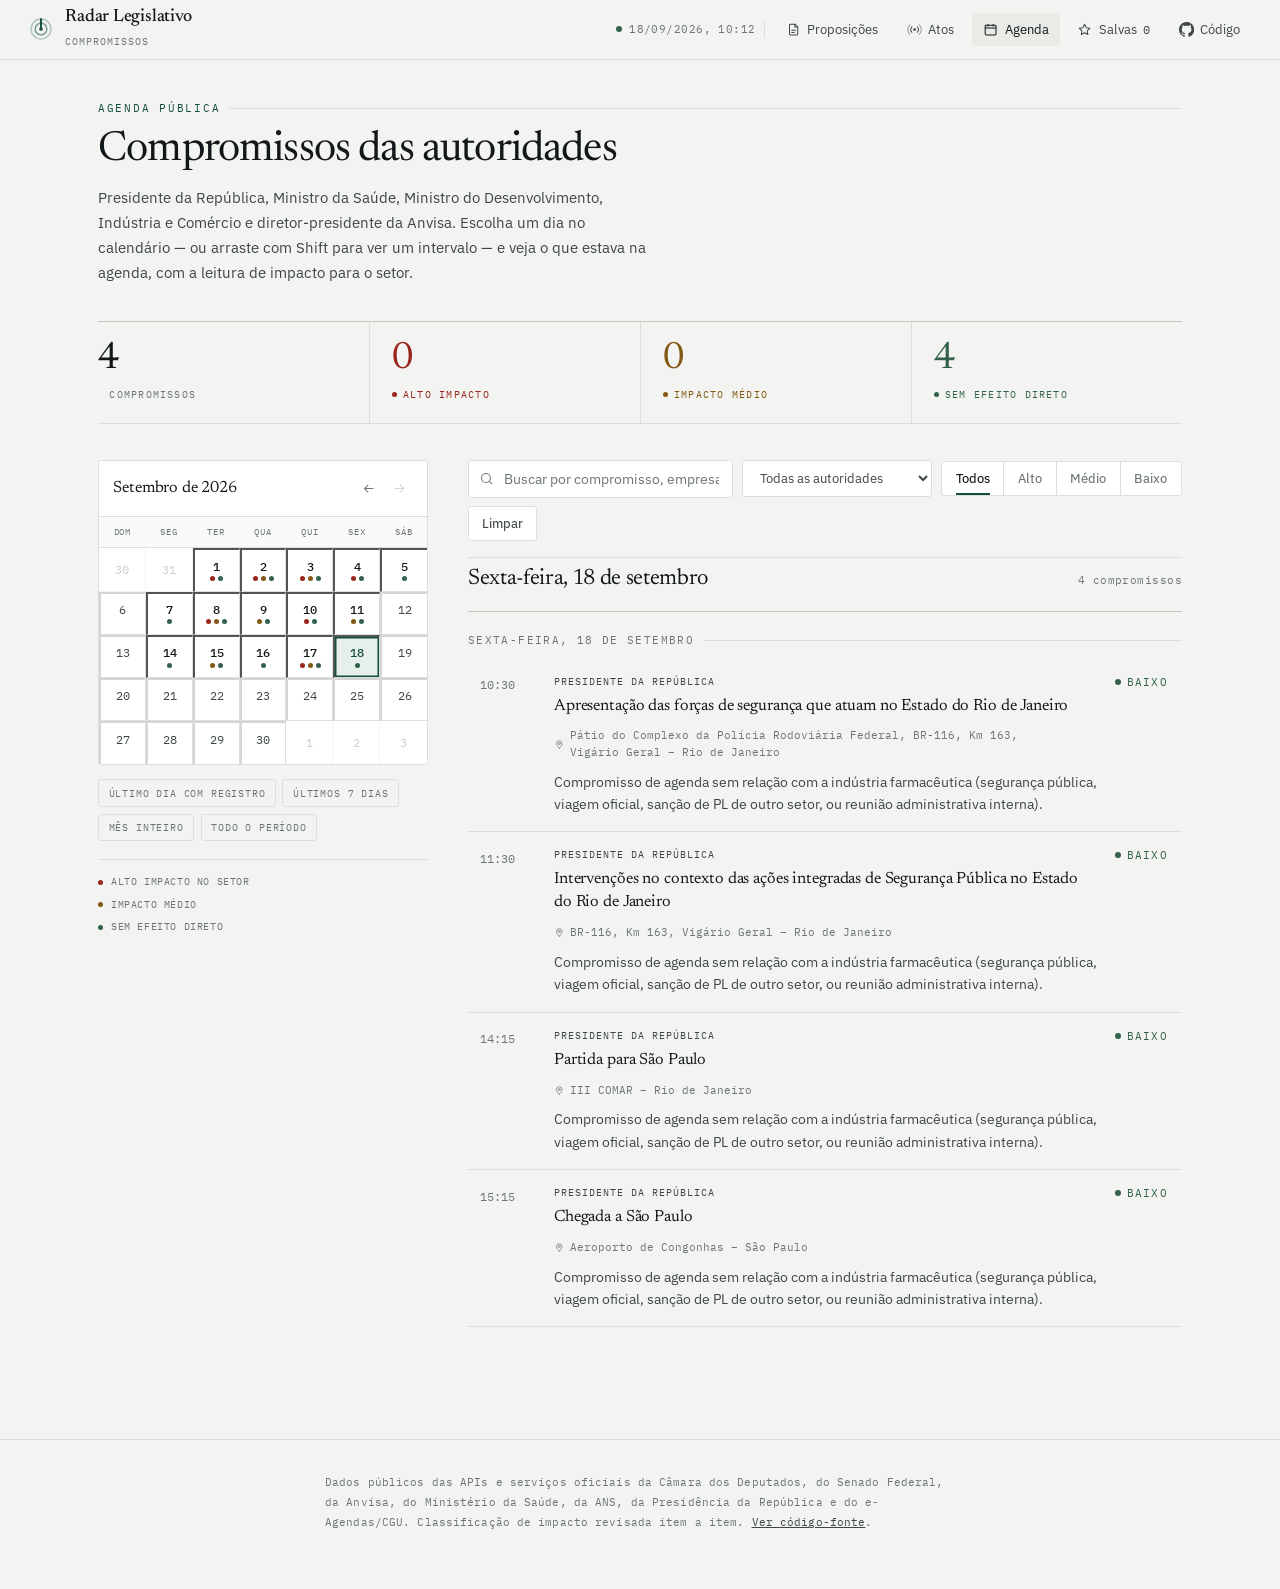
==== docs/agenda.html @ c04829e1 "Atualiza relatório automático Co-Authored-By: Claude Opus 5 <noreply@anthropic.com>" ====
<!doctype html>
<html lang="pt-br">
<head>
<meta charset="utf-8">
<meta name="viewport" content="width=device-width, initial-scale=1">
<title>Agenda das autoridades — Radar Legislativo</title>
<meta name="description" content="Monitoramento de projetos de lei, atos regulatórios e agenda pública com impacto na indústria farmacêutica brasileira.">
<link rel="preconnect" href="https://fonts.googleapis.com">
<link rel="preconnect" href="https://fonts.gstatic.com" crossorigin>
<link href="https://fonts.googleapis.com/css2?family=Newsreader:opsz,wght@6..72,300;6..72,400;6..72,500&family=IBM+Plex+Mono:wght@400;500&family=IBM+Plex+Sans:wght@400;450;500;600&display=swap" rel="stylesheet">
<link rel="stylesheet" href="estilos.css?v=20260918101223">
</head>
<body>

<svg width="0" height="0" style="position:absolute" aria-hidden="true" focusable="false">
  <symbol id="ico-busca" viewBox="0 0 24 24"><circle cx="11" cy="11" r="7"/><path d="m20.5 20.5-4.2-4.2"/></symbol>
  <symbol id="ico-estrela" viewBox="0 0 24 24"><path d="m12 3.6 2.6 5.3 5.9.9-4.3 4.1 1 5.8-5.2-2.7-5.2 2.7 1-5.8L3.5 9.8l5.9-.9z"/></symbol>
  <symbol id="ico-doc" viewBox="0 0 24 24"><path d="M14 3.5H7a1.5 1.5 0 0 0-1.5 1.5v14A1.5 1.5 0 0 0 7 20.5h10a1.5 1.5 0 0 0 1.5-1.5V8z"/><path d="M14 3.5V8h4.5"/><path d="M9 13h6M9 16.5h4"/></symbol>
  <symbol id="ico-radar" viewBox="0 0 24 24"><circle cx="12" cy="12" r="2.1" fill="currentColor" stroke="none"/><path d="M16.3 7.7a6 6 0 0 1 0 8.6"/><path d="M7.7 16.3a6 6 0 0 1 0-8.6"/><path d="M19.5 4.5a10.5 10.5 0 0 1 0 15" opacity=".5"/><path d="M4.5 19.5a10.5 10.5 0 0 1 0-15" opacity=".5"/></symbol>
  <symbol id="ico-calendario" viewBox="0 0 24 24"><rect x="3.5" y="5" width="17" height="15.5" rx="1.5"/><path d="M3.5 9.5h17M8 3.5V6.5M16 3.5V6.5"/></symbol>
  <symbol id="ico-seta-dir" viewBox="0 0 24 24"><path d="M5 12h13.5"/><path d="m13 6.5 5.5 5.5-5.5 5.5"/></symbol>
  <symbol id="ico-seta-esq" viewBox="0 0 24 24"><path d="M19 12H5.5"/><path d="m11 6.5-5.5 5.5 5.5 5.5"/></symbol>
  <symbol id="ico-fechar" viewBox="0 0 24 24"><path d="m6.5 6.5 11 11M17.5 6.5l-11 11"/></symbol>
  <symbol id="ico-local" viewBox="0 0 24 24"><path d="M12 21s6.5-6.1 6.5-10.6a6.5 6.5 0 0 0-13 0C5.5 14.9 12 21 12 21Z"/><circle cx="12" cy="10.2" r="2.4"/></symbol>
  <symbol id="ico-instituicao" viewBox="0 0 24 24"><path d="M3.8 9.5 12 4.5l8.2 5"/><path d="M5.5 9.5v9M10 9.5v9M14 9.5v9M18.5 9.5v9"/><path d="M3.5 18.5h17"/></symbol>
  <symbol id="ico-fluxo" viewBox="0 0 24 24"><path d="M20 12a8 8 0 0 1-13.7 5.6"/><path d="M4 12a8 8 0 0 1 13.7-5.6"/><path d="M4 7.5V12h4.5M20 16.5V12h-4.5"/></symbol>
  <symbol id="ico-relogio" viewBox="0 0 24 24"><circle cx="12" cy="12" r="8.5"/><path d="M12 7.2V12l3.2 2"/></symbol>
  <symbol id="ico-github" viewBox="0 0 16 16"><path fill="currentColor" stroke="none" d="M8 0C3.58 0 0 3.58 0 8c0 3.54 2.29 6.53 5.47 7.59.4.07.55-.17.55-.38 0-.19-.01-.82-.01-1.49-2.01.37-2.53-.49-2.69-.94-.09-.23-.48-.94-.82-1.13-.28-.15-.68-.52-.01-.53.63-.01 1.08.58 1.23.82.72 1.21 1.87.87 2.33.66.07-.52.28-.87.51-1.07-1.78-.2-3.64-.89-3.64-3.95 0-.87.31-1.59.82-2.15-.08-.2-.36-1.02.08-2.12 0 0 .67-.21 2.2.82.64-.18 1.32-.27 2-.27.68 0 1.36.09 2 .27 1.53-1.04 2.2-.82 2.2-.82.44 1.1.16 1.92.08 2.12.51.56.82 1.27.82 2.15 0 3.07-1.87 3.75-3.65 3.95.29.25.54.73.54 1.48 0 1.07-.01 1.93-.01 2.2 0 .21.15.46.55.38A8.01 8.01 0 0 0 16 8c0-4.42-3.58-8-8-8Z"/></symbol>
</svg>

  <header class="topbar">
    <a class="brand" href="index.html">
      <svg class="brand-mark" viewBox="0 0 24 24" fill="none" stroke="currentColor" stroke-width="1.5" stroke-linecap="round" aria-hidden="true">
        <circle cx="12" cy="12" r="9.2" opacity=".28"/>
        <circle cx="12" cy="12" r="5.4" opacity=".5"/>
        <circle cx="12" cy="12" r="1.7" fill="currentColor" stroke="none"/>
        <g class="sweep"><path d="M12 12 12 2.8" stroke-width="1.8"/></g>
      </svg>
      <span>
        <h1 id="marcaTitulo">Radar Legislativo</h1>
        <span class="sub" id="marcaSub">Compromissos</span>
      </span>
    </a>
    <nav class="topbar-right">
      <span class="live"><span class="pulse"></span>18/09/2026, 10:12</span><a href="index.html"><svg class="ico"><use href="#ico-doc"/></svg><span>Proposições</span></a><a href="noticias.html"><svg class="ico"><use href="#ico-radar"/></svg><span>Atos</span></a><a href="agenda.html" class="is-active"><svg class="ico"><use href="#ico-calendario"/></svg><span>Agenda</span></a><a href="salvos.html"><svg class="ico"><use href="#ico-estrela"/></svg><span>Salvas</span><span class="contador-salvos">0</span></a>
      <a href="https://github.com/Pyijas/radar-legislativo" target="_blank" rel="noopener" title="Código-fonte no GitHub">
        <svg class="ico"><use href="#ico-github"/></svg><span>Código</span>
      </a>
    </nav>
  </header>

  <main class="container">
    <div class="page-head rise">
      <div class="eyebrow">Agenda pública</div>
      <h2>Compromissos das autoridades</h2>
      <p>Presidente da República, Ministro da Saúde, Ministro do Desenvolvimento, Indústria e Comércio
      e diretor-presidente da Anvisa. Escolha um dia no calendário — ou arraste com Shift para ver um
      intervalo — e veja o que estava na agenda, com a leitura de impacto para o setor.</p>
    </div>

    <div class="kpis rise" id="kpis" style="--i:1"></div>

    <div class="agenda-layout">
      <aside class="agenda-aside rise" style="--i:2">
        <div class="cal">
          <div class="cal-head">
            <h3 id="calMes">—</h3>
            <div class="cal-nav">
              <button id="calAnterior" aria-label="Mês anterior"><svg class="ico"><use href="#ico-seta-esq"/></svg></button>
              <button id="calProximo" aria-label="Próximo mês"><svg class="ico"><use href="#ico-seta-dir"/></svg></button>
            </div>
          </div>
          <div class="cal-semana" aria-hidden="true">
            <span>Dom</span><span>Seg</span><span>Ter</span><span>Qua</span><span>Qui</span><span>Sex</span><span>Sáb</span>
          </div>
          <div class="cal-grid" id="calGrid"></div>
        </div>

        <div class="cal-atalhos">
          <button data-atalho="ultimo-dia">Último dia com registro</button>
          <button data-atalho="semana">Últimos 7 dias</button>
          <button data-atalho="mes">Mês inteiro</button>
          <button data-atalho="tudo">Todo o período</button>
        </div>

        <div class="cal-legenda">
          <span><i class="alto"></i> Alto impacto no setor</span>
          <span><i class="médio"></i> Impacto médio</span>
          <span><i class="baixo"></i> Sem efeito direto</span>
        </div>
      </aside>

      <section class="agenda-conteudo">
        <div class="toolbar rise" style="--i:3">
          <div class="search">
            <svg class="ico"><use href="#ico-busca"/></svg>
            <input type="text" id="busca" placeholder="Buscar por compromisso, empresa ou local" aria-label="Buscar compromissos">
          </div>
          <select class="pill" id="fAutoridade" aria-label="Filtrar por autoridade">
            <option value="todos">Todas as autoridades</option>
          </select>
          <div class="segmented" id="fNivel" data-value="todos">
            <button data-v="todos" class="active">Todos</button>
            <button data-v="alto">Alto</button>
            <button data-v="médio">Médio</button>
            <button data-v="baixo">Baixo</button>
          </div>
          <button class="clear-btn" id="limpar">Limpar</button>
        </div>

        <div class="agenda-periodo">
          <h3 id="periodoTitulo">—</h3>
          <span class="resumo-dia" id="periodoResumo"></span>
        </div>

        <div id="listaAgenda" class="stagger"></div>
      </section>
    </div>

  </main>

  <div class="modal-backdrop" id="modalBackdrop">
    <div class="modal" id="modal" role="dialog" aria-modal="true" aria-labelledby="modalTitulo">
      <div class="modal-top">
        <div class="modal-top-left">
          <span class="badge" id="modalBadge"></span>
          <button class="star-btn" id="modalStar" title="Salvar" aria-label="Salvar">
            <svg class="ico"><use href="#ico-estrela"/></svg>
          </button>
        </div>
        <button class="modal-close" id="modalClose" aria-label="Fechar">
          <svg class="ico"><use href="#ico-fechar"/></svg>
        </button>
      </div>
      <h2 id="modalTitulo"></h2>
      <div class="item-meta" id="modalMeta"></div>
      <p class="modal-resumo" id="modalResumo"></p>
      <div class="modal-just" id="modalJust" hidden></div>
      <div class="modal-section" id="modalAreasWrap" hidden>
        <h4>Áreas impactadas</h4>
        <div class="tags" id="modalAreas"></div>
      </div>
      <div class="modal-section" id="modalTiposWrap" hidden>
        <h4>Tipo de impacto</h4>
        <div class="tags" id="modalTipos"></div>
      </div>
      <div class="modal-section" id="modalAbrangenciaWrap" hidden>
        <h4>Abrangência</h4>
        <p id="modalAbrangencia"></p>
      </div>
      <div class="modal-section" id="modalAutoresWrap" hidden>
        <h4>Autoria</h4>
        <p id="modalAutores"></p>
      </div>
    </div>
  </div>


  <footer>
    <div class="wrap">
      Dados públicos das APIs e serviços oficiais da Câmara dos Deputados, do Senado Federal,
      da Anvisa, do Ministério da Saúde, da ANS, da Presidência da República e do e-Agendas/CGU.
      Classificação de impacto revisada item a item.
      <a href="https://github.com/Pyijas/radar-legislativo" target="_blank" rel="noopener">Ver código-fonte</a>.
    </div>
  </footer>

<script src="dados.js?v=20260918101223"></script>
<script src="helpers.js?v=20260918101223"></script>
<script src="agenda.js?v=20260918101223"></script>
</body>
</html>
---- docs/estilos.css ----
/* ==========================================================================
   Radar Legislativo — sistema visual
   --------------------------------------------------------------------------
   Referência: boletim de inteligência regulatória. Registros separados por
   régua (não cartões flutuantes), números em serif editorial, metadados em
   mono tabular. Paleta de tinta sobre papel — verde-garrafa institucional
   como acento, óxido/ocre/sálvia como sinais de impacto.
   Sem emoji em lugar nenhum: todo ícone é <svg><use href="#ico-*"></svg>,
   definido no sprite de _base.html.
   ========================================================================== */

:root {
  color-scheme: light dark;

  --paper: #f3f4f1;
  --paper-deep: #e9ebe6;
  --surface: #ffffff;
  --surface-alt: #fafbf9;

  --ink: #12171a;
  --ink-2: #3d4744;
  --ink-3: #6b7671;

  --rule: #dce0da;
  --rule-strong: #c3c9c0;

  --accent: #14503f;
  --accent-2: #1f6b54;
  --accent-wash: #e7efea;

  --high: #98261a;
  --high-wash: #f7e9e6;
  --mid: #825812;
  --mid-wash: #f6eedf;
  --low: #33624c;
  --low-wash: #e8f0ea;
  --none: #8a938d;

  --shadow-lift: 0 1px 0 rgba(18, 23, 26, .04), 0 12px 28px -20px rgba(18, 23, 26, .35);
  --shadow-modal: 0 40px 80px -32px rgba(10, 16, 13, .45);

  --serif: "Newsreader", Georgia, "Times New Roman", serif;
  --sans: "IBM Plex Sans", -apple-system, BlinkMacSystemFont, "Segoe UI", sans-serif;
  --mono: "IBM Plex Mono", ui-monospace, SFMono-Regular, Menlo, monospace;

  --ease: cubic-bezier(.22, .8, .24, 1);
  --w: 1140px;
}

@media (prefers-color-scheme: dark) {
  :root:not([data-theme="light"]) {
    --paper: #0d110f;
    --paper-deep: #090c0a;
    --surface: #141915;
    --surface-alt: #11150f;

    --ink: #e7ece6;
    --ink-2: #b3bdb6;
    --ink-3: #7c8880;

    --rule: #232a25;
    --rule-strong: #333c35;

    --accent: #5fb292;
    --accent-2: #7ec9aa;
    --accent-wash: #16231d;

    --high: #d9695a;
    --high-wash: #2a1713;
    --mid: #c29851;
    --mid-wash: #261e10;
    --low: #6fae8c;
    --low-wash: #13231a;
    --none: #77827b;

    --shadow-lift: 0 1px 0 rgba(0, 0, 0, .4), 0 14px 30px -22px rgba(0, 0, 0, .9);
    --shadow-modal: 0 40px 90px -30px rgba(0, 0, 0, .8);
  }
}

:root[data-theme="dark"] {
  --paper: #0d110f;
  --paper-deep: #090c0a;
  --surface: #141915;
  --surface-alt: #11150f;
  --ink: #e7ece6;
  --ink-2: #b3bdb6;
  --ink-3: #7c8880;
  --rule: #232a25;
  --rule-strong: #333c35;
  --accent: #5fb292;
  --accent-2: #7ec9aa;
  --accent-wash: #16231d;
  --high: #d9695a;
  --high-wash: #2a1713;
  --mid: #c29851;
  --mid-wash: #261e10;
  --low: #6fae8c;
  --low-wash: #13231a;
  --none: #77827b;
  --shadow-lift: 0 1px 0 rgba(0, 0, 0, .4), 0 14px 30px -22px rgba(0, 0, 0, .9);
  --shadow-modal: 0 40px 90px -30px rgba(0, 0, 0, .8);
}

* { box-sizing: border-box; }
html { scroll-behavior: smooth; }

body {
  margin: 0;
  background: var(--paper);
  color: var(--ink);
  font-family: var(--sans);
  font-size: 15px;
  line-height: 1.55;
  -webkit-font-smoothing: antialiased;
  text-rendering: optimizeLegibility;
}

a { color: inherit; }

::selection { background: var(--accent-wash); color: var(--accent); }

:focus-visible {
  outline: 2px solid var(--accent);
  outline-offset: 2px;
  border-radius: 2px;
}

.ico {
  width: 1em;
  height: 1em;
  flex: none;
  fill: none;
  stroke: currentColor;
  stroke-width: 1.6;
  stroke-linecap: round;
  stroke-linejoin: round;
}
.ico-fill { fill: currentColor; stroke: none; }

/* --------------------------------------------------------------- topbar -- */

.topbar {
  position: sticky;
  top: 0;
  z-index: 40;
  display: flex;
  align-items: center;
  justify-content: space-between;
  gap: 1.5rem;
  padding: 0 1.75rem;
  height: 60px;
  background: color-mix(in srgb, var(--paper) 86%, transparent);
  backdrop-filter: blur(14px) saturate(1.3);
  -webkit-backdrop-filter: blur(14px) saturate(1.3);
  border-bottom: 1px solid var(--rule);
}

.brand {
  display: flex;
  align-items: center;
  gap: 0.7rem;
  min-width: 0;
  text-decoration: none;
}
.brand-mark {
  width: 26px;
  height: 26px;
  flex: none;
  color: var(--accent);
}
.brand-mark .sweep {
  transform-origin: 12px 12px;
  animation: sweep 5.5s linear infinite;
}
@keyframes sweep { to { transform: rotate(360deg); } }

.brand h1 {
  margin: 0;
  font-family: var(--serif);
  font-size: 1.12rem;
  font-weight: 500;
  letter-spacing: -0.012em;
  line-height: 1.1;
  white-space: nowrap;
}
.brand .sub {
  font-family: var(--mono);
  font-size: 0.64rem;
  letter-spacing: 0.1em;
  text-transform: uppercase;
  color: var(--ink-3);
  margin-top: 2px;
  white-space: nowrap;
}

.topbar-right {
  display: flex;
  align-items: center;
  gap: 0.35rem;
  font-size: 0.8rem;
  color: var(--ink-2);
}
.topbar-right a {
  display: inline-flex;
  align-items: center;
  gap: 0.4rem;
  padding: 0.42rem 0.72rem;
  border-radius: 3px;
  text-decoration: none;
  white-space: nowrap;
  color: var(--ink-2);
  transition: background .2s var(--ease), color .2s var(--ease);
}
.topbar-right a:hover { background: var(--paper-deep); color: var(--ink); }
.topbar-right a.is-active { color: var(--ink); background: var(--paper-deep); }
.topbar-right .ico { font-size: 0.95rem; }

.live {
  display: inline-flex;
  align-items: center;
  gap: 0.45rem;
  font-family: var(--mono);
  font-size: 0.68rem;
  letter-spacing: 0.04em;
  color: var(--ink-3);
  padding-right: 0.5rem;
  margin-right: 0.25rem;
  border-right: 1px solid var(--rule);
}
.live .pulse {
  width: 6px; height: 6px;
  border-radius: 50%;
  background: var(--low);
  box-shadow: 0 0 0 0 color-mix(in srgb, var(--low) 60%, transparent);
  animation: pulse 2.8s var(--ease) infinite;
}
@keyframes pulse {
  0%   { box-shadow: 0 0 0 0 color-mix(in srgb, var(--low) 55%, transparent); }
  70%  { box-shadow: 0 0 0 7px transparent; }
  100% { box-shadow: 0 0 0 0 transparent; }
}

.contador-salvos {
  font-family: var(--mono);
  font-size: 0.72rem;
  font-variant-numeric: tabular-nums;
}

/* ------------------------------------------------------------- estrutura -- */

.container {
  max-width: var(--w);
  margin: 0 auto;
  padding: 2.5rem 1.75rem 4rem;
}

.page-head { margin-bottom: 2.25rem; }
.eyebrow {
  font-family: var(--mono);
  font-size: 0.68rem;
  letter-spacing: 0.16em;
  text-transform: uppercase;
  color: var(--accent);
  margin-bottom: 0.7rem;
  display: flex;
  align-items: center;
  gap: 0.55rem;
}
.eyebrow::after {
  content: "";
  flex: 1;
  height: 1px;
  background: var(--rule);
}
.page-head h2 {
  font-family: var(--serif);
  font-weight: 400;
  font-size: clamp(1.9rem, 3.4vw, 2.6rem);
  line-height: 1.1;
  letter-spacing: -0.02em;
  margin: 0 0 0.7rem;
  text-wrap: balance;
  max-width: 22ch;
}
.page-head p {
  margin: 0;
  max-width: 62ch;
  color: var(--ink-2);
  font-size: 0.95rem;
  line-height: 1.65;
}

.secao {
  font-family: var(--mono);
  font-size: 0.68rem;
  letter-spacing: 0.14em;
  text-transform: uppercase;
  color: var(--ink-3);
  display: flex;
  align-items: center;
  gap: 0.6rem;
  margin: 2.75rem 0 1.1rem;
}
.secao::after { content: ""; flex: 1; height: 1px; background: var(--rule); }
.secao .cont {
  font-variant-numeric: tabular-nums;
  color: var(--ink-3);
  letter-spacing: 0.04em;
}

/* ------------------------------------------------------------------ kpis -- */

.kpis {
  display: grid;
  grid-template-columns: repeat(4, 1fr);
  border-top: 1px solid var(--rule-strong);
  border-bottom: 1px solid var(--rule);
  margin-bottom: 2.25rem;
}
.kpi {
  padding: 1.15rem 1.35rem 1.25rem;
  border-left: 1px solid var(--rule);
  position: relative;
}
.kpi:first-child { border-left: 0; padding-left: 0; }
.kpi .n {
  font-family: var(--serif);
  font-size: 2.35rem;
  font-weight: 400;
  line-height: 1;
  letter-spacing: -0.03em;
  font-variant-numeric: tabular-nums lining-nums;
  color: var(--ink);
  display: block;
}
.kpi .l {
  font-family: var(--mono);
  font-size: 0.64rem;
  letter-spacing: 0.12em;
  text-transform: uppercase;
  color: var(--ink-3);
  margin-top: 0.55rem;
  display: flex;
  align-items: center;
  gap: 0.4rem;
}
.kpi .l::before {
  content: "";
  width: 5px; height: 5px;
  border-radius: 50%;
  background: currentColor;
  opacity: 0;
}
.kpi.alto .n { color: var(--high); }
.kpi.alto .l { color: var(--high); }
.kpi.alto .l::before { opacity: 1; }
.kpi.medio .n { color: var(--mid); }
.kpi.medio .l { color: var(--mid); }
.kpi.medio .l::before { opacity: 1; }
.kpi.baixo .n { color: var(--low); }
.kpi.baixo .l { color: var(--low); }
.kpi.baixo .l::before { opacity: 1; }

/* --------------------------------------------------------------- charts -- */

.charts {
  display: grid;
  grid-template-columns: 0.95fr 1.3fr 1.3fr;
  gap: 1px;
  background: var(--rule);
  border: 1px solid var(--rule);
  margin-bottom: 2.5rem;
}
.panel {
  background: var(--surface);
  padding: 1.15rem 1.3rem 1.3rem;
}
.panel h3 {
  font-family: var(--mono);
  font-size: 0.64rem;
  letter-spacing: 0.13em;
  text-transform: uppercase;
  color: var(--ink-3);
  margin: 0 0 1rem;
  font-weight: 500;
}
.chart-wrap { position: relative; height: 176px; }

/* -------------------------------------------------------------- toolbar -- */

.toolbar {
  display: flex;
  flex-wrap: wrap;
  gap: 0.55rem;
  align-items: center;
  padding-bottom: 1rem;
  border-bottom: 1px solid var(--rule);
  margin-bottom: 0.25rem;
}

.search {
  position: relative;
  flex: 1 1 260px;
  min-width: 220px;
  display: flex;
  align-items: center;
}
.search .ico {
  position: absolute;
  left: 0.7rem;
  font-size: 0.95rem;
  color: var(--ink-3);
  pointer-events: none;
  transition: color .2s var(--ease);
}
.search input {
  width: 100%;
  font-family: var(--sans);
  font-size: 0.88rem;
  color: var(--ink);
  background: var(--surface);
  border: 1px solid var(--rule);
  border-radius: 3px;
  padding: 0.55rem 0.8rem 0.55rem 2.2rem;
  transition: border-color .2s var(--ease), box-shadow .2s var(--ease);
}
.search input::placeholder { color: var(--ink-3); }
.search input:focus {
  outline: none;
  border-color: var(--accent);
  box-shadow: 0 0 0 3px var(--accent-wash);
}
.search:focus-within .ico { color: var(--accent); }

.segmented {
  display: inline-flex;
  border: 1px solid var(--rule);
  border-radius: 3px;
  background: var(--surface);
  overflow: hidden;
  position: relative;
}
.segmented button {
  position: relative;
  border: 0;
  border-left: 1px solid var(--rule);
  background: transparent;
  font-family: var(--sans);
  font-size: 0.8rem;
  font-weight: 450;
  color: var(--ink-3);
  padding: 0.5rem 0.85rem;
  cursor: pointer;
  white-space: nowrap;
  transition: color .2s var(--ease), background .2s var(--ease);
}
.segmented button:first-child { border-left: 0; }
.segmented button::after {
  content: "";
  position: absolute;
  left: 0.85rem; right: 0.85rem; bottom: 0;
  height: 2px;
  background: var(--accent);
  transform: scaleX(0);
  transform-origin: center;
  transition: transform .28s var(--ease);
}
.segmented button:hover { color: var(--ink); background: var(--surface-alt); }
.segmented button.active { color: var(--ink); }
.segmented button.active::after { transform: scaleX(1); }

select.pill,
.clear-btn {
  font-family: var(--sans);
  font-size: 0.8rem;
  color: var(--ink-2);
  background: var(--surface);
  border: 1px solid var(--rule);
  border-radius: 3px;
  padding: 0.5rem 0.8rem;
  cursor: pointer;
  transition: border-color .2s var(--ease), color .2s var(--ease);
}
select.pill {
  /* sem limite os selects esticam pra preencher a linha e viram três campos
     de larguras desiguais; o texto longo fica sob responsabilidade do
     text-overflow do próprio controle */
  max-width: 230px;
  text-overflow: ellipsis;
}
select.pill:hover,
.clear-btn:hover { border-color: var(--rule-strong); color: var(--ink); }
.clear-btn { font-weight: 450; }

.contagem {
  font-family: var(--mono);
  font-size: 0.7rem;
  letter-spacing: 0.05em;
  color: var(--ink-3);
  padding: 0.9rem 0 1.1rem;
  font-variant-numeric: tabular-nums;
}
.contagem b { color: var(--ink); font-weight: 500; }

/* ------------------------------------------------------- lista de itens -- */

#corpo { border-top: 1px solid var(--rule); }

.item {
  position: relative;
  display: grid;
  grid-template-columns: 1fr auto;
  gap: 0.35rem 1.25rem;
  padding: 1.15rem 1.1rem 1.2rem 1.15rem;
  border-bottom: 1px solid var(--rule);
  cursor: pointer;
  background: transparent;
  transition: background .22s var(--ease);
}
.item::before {
  content: "";
  position: absolute;
  left: 0; top: -1px; bottom: -1px;
  width: 2px;
  background: var(--accent);
  transform: scaleY(0);
  transform-origin: center;
  transition: transform .28s var(--ease);
}
.item:hover { background: var(--surface); }
.item:hover::before { transform: scaleY(1); }

.item-title {
  grid-column: 1;
  display: flex;
  align-items: baseline;
  gap: 0.7rem;
  flex-wrap: wrap;
}
.item-title a {
  font-family: var(--mono);
  font-size: 0.82rem;
  font-weight: 500;
  letter-spacing: 0.02em;
  color: var(--accent);
  text-decoration: none;
  border-bottom: 1px solid transparent;
  transition: border-color .2s var(--ease);
}
.item-title a:hover { border-bottom-color: currentColor; }

.item-head-right {
  grid-column: 2;
  grid-row: 1 / span 2;
  display: flex;
  align-items: center;
  gap: 0.75rem;
  align-self: start;
}

.item-meta {
  grid-column: 1;
  display: flex;
  flex-wrap: wrap;
  gap: 0.1rem 1.1rem;
  font-family: var(--mono);
  font-size: 0.68rem;
  letter-spacing: 0.02em;
  color: var(--ink-3);
  font-variant-numeric: tabular-nums;
}
.item-meta span { display: inline-flex; align-items: center; gap: 0.32rem; }
.item-meta .ico { font-size: 0.82rem; opacity: .75; }

.resumo {
  grid-column: 1;
  margin: 0.45rem 0 0;
  font-size: 0.92rem;
  line-height: 1.6;
  color: var(--ink-2);
  max-width: 78ch;
}
.resumo.clamp {
  display: -webkit-box;
  -webkit-line-clamp: 2;
  -webkit-box-orient: vertical;
  overflow: hidden;
}

.item-foot { grid-column: 1; margin-top: 0.6rem; }
.tags { display: flex; flex-wrap: wrap; gap: 0.35rem; }
.tag {
  font-family: var(--mono);
  font-size: 0.65rem;
  letter-spacing: 0.04em;
  color: var(--ink-3);
  background: transparent;
  border: 1px solid var(--rule);
  border-radius: 2px;
  padding: 0.16rem 0.45rem;
  cursor: pointer;
  transition: border-color .2s var(--ease), color .2s var(--ease), background .2s var(--ease);
}
.tag:hover {
  color: var(--accent);
  border-color: color-mix(in srgb, var(--accent) 40%, var(--rule));
  background: var(--accent-wash);
}

.badge {
  display: inline-flex;
  align-items: center;
  gap: 0.4rem;
  font-family: var(--mono);
  font-size: 0.66rem;
  letter-spacing: 0.1em;
  text-transform: uppercase;
  white-space: nowrap;
  color: var(--none);
}
.badge::before {
  content: "";
  width: 6px; height: 6px;
  border-radius: 50%;
  background: currentColor;
}
.badge.alto { color: var(--high); }
.badge.médio { color: var(--mid); }
.badge.baixo { color: var(--low); }
.badge.sem { color: var(--none); }

.star-btn {
  border: 0;
  background: transparent;
  color: var(--ink-3);
  cursor: pointer;
  padding: 0.2rem;
  line-height: 0;
  border-radius: 3px;
  transition: color .2s var(--ease), transform .2s var(--ease);
}
.star-btn .ico { font-size: 1.05rem; }
.star-btn:hover { color: var(--mid); transform: scale(1.12); }
.star-btn.ativo { color: var(--mid); }
.star-btn.ativo .ico { fill: currentColor; }

/* -------------------------------------------------------------- rodapés -- */

.rodape-lista { display: flex; justify-content: center; padding: 2rem 0; }
.rodape-lista button {
  font-family: var(--mono);
  font-size: 0.72rem;
  letter-spacing: 0.1em;
  text-transform: uppercase;
  color: var(--ink-2);
  background: transparent;
  border: 1px solid var(--rule);
  border-radius: 3px;
  padding: 0.65rem 1.5rem;
  cursor: pointer;
  transition: border-color .2s var(--ease), color .2s var(--ease), background .2s var(--ease);
}
.rodape-lista button:hover {
  color: var(--accent);
  border-color: color-mix(in srgb, var(--accent) 45%, var(--rule));
  background: var(--accent-wash);
}

.vazio {
  padding: 4rem 1rem;
  text-align: center;
  color: var(--ink-3);
  font-size: 0.9rem;
  line-height: 1.7;
}
.vazio a { color: var(--accent); }

footer {
  border-top: 1px solid var(--rule);
  margin-top: 3rem;
  padding: 2rem 1.75rem 3.5rem;
}
footer .wrap {
  max-width: var(--w);
  margin: 0 auto;
  font-family: var(--mono);
  font-size: 0.68rem;
  line-height: 1.85;
  letter-spacing: 0.01em;
  color: var(--ink-3);
  max-width: 90ch;
}
footer a { color: var(--ink-2); }

/* ---------------------------------------------------------------- modal -- */

.modal-backdrop {
  position: fixed;
  inset: 0;
  z-index: 100;
  display: flex;
  align-items: flex-start;
  justify-content: center;
  padding: 6vh 1.25rem 3rem;
  overflow-y: auto;
  background: color-mix(in srgb, var(--paper-deep) 78%, transparent);
  backdrop-filter: blur(6px);
  -webkit-backdrop-filter: blur(6px);
  opacity: 0;
  pointer-events: none;
  transition: opacity .22s var(--ease);
}
.modal-backdrop.open { opacity: 1; pointer-events: auto; }

.modal {
  width: 100%;
  max-width: 660px;
  background: var(--surface);
  border: 1px solid var(--rule-strong);
  border-radius: 4px;
  box-shadow: var(--shadow-modal);
  padding: 1.75rem 1.9rem 2rem;
  transform: translateY(12px) scale(.985);
  opacity: 0;
  transition: transform .32s var(--ease), opacity .24s var(--ease);
}
.modal-backdrop.open .modal { transform: none; opacity: 1; }

.modal-top {
  display: flex;
  justify-content: space-between;
  align-items: center;
  gap: 1rem;
  padding-bottom: 1rem;
  border-bottom: 1px solid var(--rule);
}
.modal-top-left { display: flex; align-items: center; gap: 0.85rem; }
.modal-close {
  border: 0;
  background: transparent;
  color: var(--ink-3);
  width: 30px; height: 30px;
  border-radius: 3px;
  cursor: pointer;
  display: grid;
  place-items: center;
  transition: background .2s var(--ease), color .2s var(--ease);
}
.modal-close:hover { background: var(--paper-deep); color: var(--ink); }
.modal-close .ico { font-size: 1rem; }

.modal h2 {
  font-family: var(--mono);
  font-size: 1.05rem;
  font-weight: 500;
  letter-spacing: 0.01em;
  margin: 1.2rem 0 0.8rem;
}
.modal h2 a { color: var(--accent); text-decoration: none; border-bottom: 1px solid transparent; }
.modal h2 a:hover { border-bottom-color: currentColor; }

.modal-resumo {
  font-family: var(--serif);
  font-size: 1.12rem;
  line-height: 1.6;
  letter-spacing: -0.005em;
  color: var(--ink);
  margin: 1.1rem 0;
}
.modal-just {
  font-size: 0.88rem;
  line-height: 1.65;
  color: var(--ink-2);
  border-left: 2px solid var(--accent);
  background: var(--accent-wash);
  padding: 0.8rem 1rem;
  margin: 1.2rem 0;
  border-radius: 0 3px 3px 0;
}
.modal-section { margin: 1.3rem 0; }
.modal-section h4 {
  font-family: var(--mono);
  font-size: 0.62rem;
  letter-spacing: 0.14em;
  text-transform: uppercase;
  color: var(--ink-3);
  margin: 0 0 0.55rem;
  font-weight: 500;
}
.modal-section p { margin: 0; font-size: 0.9rem; line-height: 1.6; color: var(--ink-2); }
body.modal-open { overflow: hidden; }

/* -------------------------------------------------- monitoramento/faixa -- */

.acessos {
  display: grid;
  grid-template-columns: repeat(auto-fit, minmax(330px, 1fr));
  gap: 1rem;
  margin-bottom: 2.25rem;
}
.acessos .monitor-banner { margin-bottom: 0; }

.monitor-banner {
  display: grid;
  grid-template-columns: auto 1fr auto;
  align-items: center;
  gap: 1.2rem;
  text-decoration: none;
  color: inherit;
  padding: 1.25rem 1.4rem;
  margin-bottom: 2.25rem;
  background: var(--surface);
  border: 1px solid var(--rule);
  border-left: 2px solid var(--accent);
  border-radius: 0 3px 3px 0;
  position: relative;
  overflow: hidden;
  transition: border-color .25s var(--ease), background .25s var(--ease);
}
.monitor-banner::after {
  content: "";
  position: absolute;
  inset: 0;
  background: linear-gradient(100deg, transparent 30%, var(--accent-wash) 120%);
  opacity: 0;
  transition: opacity .3s var(--ease);
  pointer-events: none;
}
.monitor-banner:hover { border-color: var(--rule-strong); border-left-color: var(--accent); }
.monitor-banner:hover::after { opacity: 1; }
.monitor-banner-icon { color: var(--accent); }
.monitor-banner-icon .ico { font-size: 1.6rem; }
.monitor-banner-texto { min-width: 0; position: relative; }
.monitor-banner-texto h3 {
  font-family: var(--serif);
  font-size: 1.15rem;
  font-weight: 400;
  letter-spacing: -0.01em;
  margin: 0 0 0.25rem;
}
.monitor-banner-texto p {
  margin: 0;
  font-size: 0.85rem;
  color: var(--ink-2);
  line-height: 1.55;
}
.monitor-banner-texto span {
  font-family: var(--mono);
  font-size: 0.78rem;
  color: var(--accent);
  letter-spacing: 0.02em;
}
.monitor-banner-seta { color: var(--accent); display: grid; place-items: center; position: relative; }
.monitor-banner-seta .ico { font-size: 1.15rem; transition: transform .3s var(--ease); }
.monitor-banner:hover .monitor-banner-seta .ico { transform: translateX(4px); }

/* --------------------------------------------- cards de monitoramento --- */

.mon-toolbar {
  display: flex;
  flex-wrap: wrap;
  gap: 0.55rem;
  align-items: center;
  padding-bottom: 1rem;
  border-bottom: 1px solid var(--rule);
  margin-bottom: 0.5rem;
}

.mon-secao-grupo { margin-bottom: 2.5rem; }
.mon-secao-grupo > p.nota {
  font-size: 0.82rem;
  line-height: 1.6;
  color: var(--ink-3);
  max-width: 72ch;
  margin: -0.4rem 0 1.2rem;
}

.mon-grid { border-top: 1px solid var(--rule); }

.mon-card {
  position: relative;
  padding: 1.1rem 1.1rem 1.15rem;
  border-bottom: 1px solid var(--rule);
  transition: background .22s var(--ease);
}
.mon-card::before {
  content: "";
  position: absolute;
  left: 0; top: -1px; bottom: -1px;
  width: 2px;
  background: var(--accent);
  transform: scaleY(0);
  transition: transform .28s var(--ease);
}
.mon-card:hover { background: var(--surface); }
.mon-card:hover::before { transform: scaleY(1); }

.mon-card-topo {
  display: flex;
  align-items: center;
  gap: 0.85rem;
  flex-wrap: wrap;
  font-family: var(--mono);
  font-size: 0.68rem;
  letter-spacing: 0.04em;
  color: var(--ink-3);
  margin-bottom: 0.55rem;
}
.mon-card-topo .orgao { color: var(--ink-2); letter-spacing: 0.08em; text-transform: uppercase; }
.mon-card-topo .data { margin-left: auto; font-variant-numeric: tabular-nums; }

.mon-card .titulo {
  display: block;
  font-family: var(--serif);
  font-size: 1.05rem;
  font-weight: 400;
  line-height: 1.4;
  letter-spacing: -0.008em;
  color: var(--ink);
  text-decoration: none;
  margin-bottom: 0.45rem;
  max-width: 80ch;
}
.mon-card a.titulo { border-bottom: 1px solid transparent; transition: border-color .2s var(--ease); }
.mon-card a.titulo:hover { border-bottom-color: var(--rule-strong); }
.mon-card .local {
  font-family: var(--mono);
  font-size: 0.68rem;
  color: var(--ink-3);
  margin-bottom: 0.4rem;
  display: flex;
  align-items: center;
  gap: 0.35rem;
}
.mon-card .justificativa {
  margin: 0;
  font-size: 0.88rem;
  line-height: 1.6;
  color: var(--ink-2);
  max-width: 80ch;
}
.monitor-vazio {
  padding: 2.5rem 0;
  color: var(--ink-3);
  font-size: 0.88rem;
}

/* --------------------------------------------------------------- agenda -- */

.agenda-layout {
  display: grid;
  grid-template-columns: 330px 1fr;
  gap: 2.5rem;
  align-items: start;
}
.agenda-aside { position: sticky; top: 84px; }

.cal {
  border: 1px solid var(--rule);
  background: var(--surface);
  border-radius: 3px;
  overflow: hidden;
}
.cal-head {
  display: flex;
  align-items: center;
  justify-content: space-between;
  padding: 0.85rem 0.9rem;
  border-bottom: 1px solid var(--rule);
}
.cal-head h3 {
  margin: 0;
  font-family: var(--serif);
  font-size: 1.02rem;
  font-weight: 400;
  letter-spacing: -0.01em;
  /* nada de text-transform: capitalize — viraria "Setembro De 2026";
     quem capitaliza só a inicial é o JS */
}
.cal-nav { display: flex; gap: 0.15rem; }
.cal-nav button {
  border: 1px solid transparent;
  background: transparent;
  color: var(--ink-3);
  width: 28px; height: 28px;
  border-radius: 3px;
  cursor: pointer;
  display: grid;
  place-items: center;
  transition: background .2s var(--ease), color .2s var(--ease);
}
.cal-nav button:hover { background: var(--paper-deep); color: var(--ink); }
.cal-nav button[disabled] { opacity: .3; pointer-events: none; }
.cal-nav .ico { font-size: 0.95rem; }

.cal-semana,
.cal-grid { display: grid; grid-template-columns: repeat(7, 1fr); }
.cal-semana {
  border-bottom: 1px solid var(--rule);
  background: var(--surface-alt);
}
.cal-semana span {
  font-family: var(--mono);
  font-size: 0.58rem;
  letter-spacing: 0.1em;
  text-transform: uppercase;
  color: var(--ink-3);
  text-align: center;
  padding: 0.5rem 0;
}

.cal-dia {
  position: relative;
  aspect-ratio: 1 / 0.92;
  border-right: 1px solid var(--rule);
  border-bottom: 1px solid var(--rule);
  background: transparent;
  display: flex;
  flex-direction: column;
  align-items: center;
  justify-content: center;
  gap: 4px;
  padding: 0;
  font: inherit;
  color: var(--ink-2);
  cursor: default;
  transition: background .18s var(--ease), color .18s var(--ease);
}
.cal-dia:nth-child(7n) { border-right: 0; }
.cal-grid > .cal-dia:nth-last-child(-n+7) { border-bottom: 0; }
.cal-dia .num {
  font-family: var(--mono);
  font-size: 0.78rem;
  font-variant-numeric: tabular-nums;
  line-height: 1;
}
.cal-dia.fora { color: var(--ink-3); opacity: .35; }
.cal-dia.tem { cursor: pointer; color: var(--ink); }
.cal-dia.tem .num { font-weight: 500; }
.cal-dia.tem:hover { background: var(--paper-deep); }
.cal-dia.sel { background: var(--accent-wash); color: var(--accent); }
.cal-dia.sel .num { font-weight: 500; }
.cal-dia.sel::after {
  content: "";
  position: absolute;
  inset: 0;
  box-shadow: inset 0 0 0 1.5px var(--accent);
  pointer-events: none;
}
.cal-dia.hoje .num { text-decoration: underline; text-underline-offset: 3px; }

.cal-pontos { display: flex; gap: 3px; height: 5px; align-items: center; }
.cal-ponto { width: 5px; height: 5px; border-radius: 50%; }
.cal-ponto.alto { background: var(--high); }
.cal-ponto.médio { background: var(--mid); }
.cal-ponto.baixo { background: var(--low); }

.cal-atalhos {
  display: flex;
  flex-wrap: wrap;
  gap: 0.4rem;
  margin-top: 0.9rem;
}
.cal-atalhos button {
  font-family: var(--mono);
  font-size: 0.64rem;
  letter-spacing: 0.08em;
  text-transform: uppercase;
  color: var(--ink-3);
  background: transparent;
  border: 1px solid var(--rule);
  border-radius: 3px;
  padding: 0.4rem 0.6rem;
  cursor: pointer;
  transition: color .2s var(--ease), border-color .2s var(--ease), background .2s var(--ease);
}
.cal-atalhos button:hover,
.cal-atalhos button.active {
  color: var(--accent);
  border-color: color-mix(in srgb, var(--accent) 45%, var(--rule));
  background: var(--accent-wash);
}

.cal-legenda {
  margin-top: 1.1rem;
  padding-top: 0.9rem;
  border-top: 1px solid var(--rule);
  display: flex;
  flex-direction: column;
  gap: 0.45rem;
}
.cal-legenda span {
  display: flex;
  align-items: center;
  gap: 0.5rem;
  font-family: var(--mono);
  font-size: 0.62rem;
  letter-spacing: 0.06em;
  text-transform: uppercase;
  color: var(--ink-3);
}
.cal-legenda i {
  width: 5px; height: 5px;
  border-radius: 50%;
  flex: none;
}
.cal-legenda i.alto { background: var(--high); }
.cal-legenda i.médio { background: var(--mid); }
.cal-legenda i.baixo { background: var(--low); }

.agenda-periodo {
  display: flex;
  align-items: baseline;
  justify-content: space-between;
  gap: 1rem;
  flex-wrap: wrap;
  padding-bottom: 0.9rem;
  border-bottom: 1px solid var(--rule-strong);
  margin-bottom: 0.25rem;
}
.agenda-periodo h3 {
  margin: 0;
  font-family: var(--serif);
  font-size: 1.4rem;
  font-weight: 400;
  letter-spacing: -0.015em;
}
.agenda-periodo .resumo-dia {
  font-family: var(--mono);
  font-size: 0.7rem;
  letter-spacing: 0.04em;
  color: var(--ink-3);
  font-variant-numeric: tabular-nums;
}

.dia-bloco { margin-top: 1.75rem; }
.dia-bloco:first-of-type { margin-top: 1.25rem; }
.dia-rotulo {
  font-family: var(--mono);
  font-size: 0.66rem;
  letter-spacing: 0.13em;
  text-transform: uppercase;
  color: var(--ink-3);
  display: flex;
  align-items: center;
  gap: 0.6rem;
  margin-bottom: 0.6rem;
}
.dia-rotulo::after { content: ""; flex: 1; height: 1px; background: var(--rule); }

.compromisso {
  position: relative;
  display: grid;
  grid-template-columns: 58px 1fr auto;
  gap: 0.2rem 1rem;
  padding: 0.95rem 0.9rem 1rem 0.75rem;
  border-bottom: 1px solid var(--rule);
  transition: background .2s var(--ease);
}
.compromisso::before {
  content: "";
  position: absolute;
  left: 0; top: -1px; bottom: -1px;
  width: 2px;
  background: var(--accent);
  transform: scaleY(0);
  transition: transform .26s var(--ease);
}
.compromisso:hover { background: var(--surface); }
.compromisso:hover::before { transform: scaleY(1); }

.compromisso .hora {
  grid-row: 1 / span 3;
  font-family: var(--mono);
  font-size: 0.74rem;
  font-variant-numeric: tabular-nums;
  color: var(--ink-3);
  padding-top: 0.15rem;
}
.compromisso .hora.sem { opacity: .45; }
.compromisso .quem {
  grid-column: 2;
  font-family: var(--mono);
  font-size: 0.62rem;
  letter-spacing: 0.1em;
  text-transform: uppercase;
  color: var(--ink-2);
  margin-bottom: 0.15rem;
}
.compromisso .badge { grid-column: 3; grid-row: 1; align-self: start; }
.compromisso .titulo {
  grid-column: 2;
  font-family: var(--serif);
  font-size: 1.02rem;
  line-height: 1.42;
  letter-spacing: -0.008em;
  color: var(--ink);
  text-decoration: none;
  display: block;
  max-width: 74ch;
}
a.titulo { border-bottom: 1px solid transparent; transition: border-color .2s var(--ease); }
a.titulo:hover { border-bottom-color: var(--rule-strong); }
.compromisso .local,
.compromisso .porque {
  grid-column: 2;
  max-width: 74ch;
}
.compromisso .local {
  font-family: var(--mono);
  font-size: 0.66rem;
  color: var(--ink-3);
  display: flex;
  align-items: center;
  gap: 0.35rem;
  margin-top: 0.35rem;
}
.compromisso .porque {
  margin: 0.45rem 0 0;
  font-size: 0.87rem;
  line-height: 1.6;
  color: var(--ink-2);
}

/* ------------------------------------------------------------ animações -- */

@keyframes reveal {
  from { opacity: 0; transform: translateY(10px); }
  to   { opacity: 1; transform: none; }
}
.rise {
  animation: reveal .6s var(--ease) both;
  animation-delay: calc(var(--i, 0) * 60ms);
}

/* itens de lista entram em cascata curta, sem segurar a leitura */
.stagger > * {
  animation: reveal .5s var(--ease) both;
  animation-delay: calc(var(--i, 0) * 26ms);
}

@media (prefers-reduced-motion: reduce) {
  *, *::before, *::after {
    animation-duration: .01ms !important;
    animation-iteration-count: 1 !important;
    transition-duration: .01ms !important;
    scroll-behavior: auto !important;
  }
}

/* ---------------------------------------------------------- responsivo -- */

@media (max-width: 1000px) {
  .charts { grid-template-columns: 1fr; }
  .kpis { grid-template-columns: repeat(2, 1fr); }
  .kpi:nth-child(3) { border-left: 0; padding-left: 0; }
  .kpi:nth-child(n+3) { border-top: 1px solid var(--rule); }
  .agenda-layout { grid-template-columns: 1fr; gap: 2rem; }
  .agenda-aside { position: static; max-width: 420px; }
}

@media (max-width: 680px) {
  .topbar { padding: 0 1rem; height: 56px; }
  .topbar-right a span:not(.contador-salvos) { display: none; }
  .live { display: none; }
  .container { padding: 1.75rem 1.1rem 3rem; }
  .kpis { grid-template-columns: repeat(2, 1fr); }
  .item { grid-template-columns: 1fr; }
  .item-head-right { grid-column: 1; grid-row: auto; margin-top: 0.5rem; }
  .monitor-banner { grid-template-columns: auto 1fr; }
  .monitor-banner-seta { display: none; }
  .compromisso { grid-template-columns: 52px 1fr; }
  .compromisso .badge { grid-column: 2; grid-row: auto; margin-top: 0.5rem; }
}
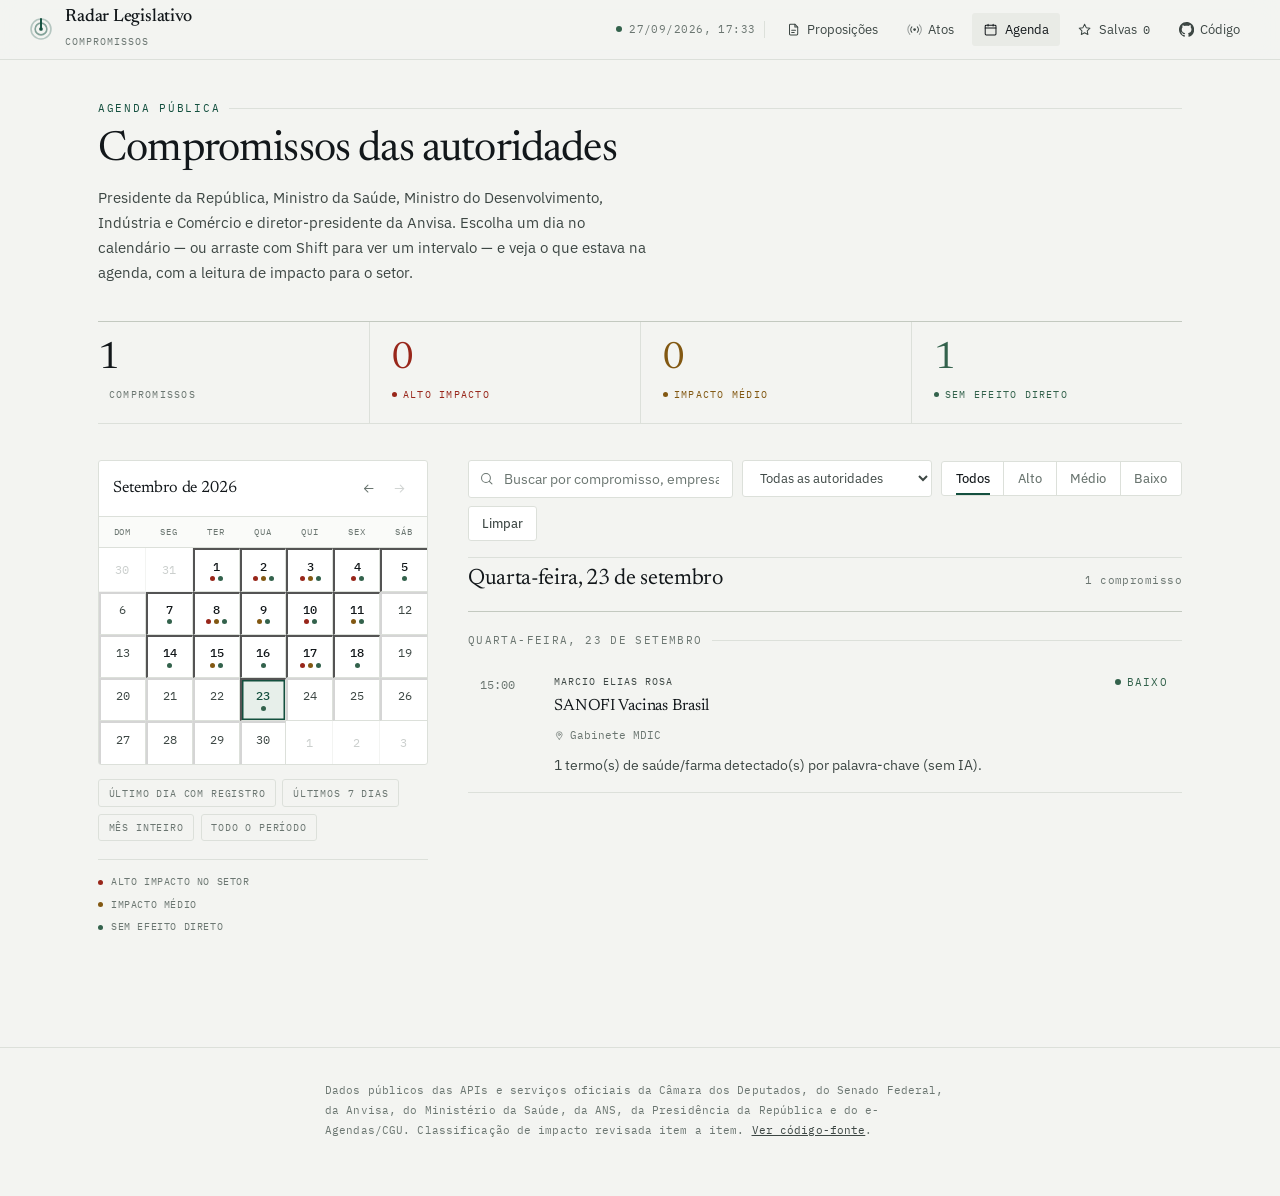
==== commit 3f0a22e6: "Atualiza relatório automático Co-Authored-By: Claude Opus 5 <noreply@anthropic.com>" ====
--- a/docs/agenda.html
+++ b/docs/agenda.html
@@ -8,7 +8,7 @@
 <link rel="preconnect" href="https://fonts.googleapis.com">
 <link rel="preconnect" href="https://fonts.gstatic.com" crossorigin>
 <link href="https://fonts.googleapis.com/css2?family=Newsreader:opsz,wght@6..72,300;6..72,400;6..72,500&family=IBM+Plex+Mono:wght@400;500&family=IBM+Plex+Sans:wght@400;450;500;600&display=swap" rel="stylesheet">
-<link rel="stylesheet" href="estilos.css?v=20260918101223">
+<link rel="stylesheet" href="estilos.css?v=20260927173313">
 </head>
 <body>
 
@@ -42,7 +42,7 @@
       </span>
     </a>
     <nav class="topbar-right">
-      <span class="live"><span class="pulse"></span>18/09/2026, 10:12</span><a href="index.html"><svg class="ico"><use href="#ico-doc"/></svg><span>Proposições</span></a><a href="noticias.html"><svg class="ico"><use href="#ico-radar"/></svg><span>Atos</span></a><a href="agenda.html" class="is-active"><svg class="ico"><use href="#ico-calendario"/></svg><span>Agenda</span></a><a href="salvos.html"><svg class="ico"><use href="#ico-estrela"/></svg><span>Salvas</span><span class="contador-salvos">0</span></a>
+      <span class="live"><span class="pulse"></span>27/09/2026, 17:33</span><a href="index.html"><svg class="ico"><use href="#ico-doc"/></svg><span>Proposições</span></a><a href="noticias.html"><svg class="ico"><use href="#ico-radar"/></svg><span>Atos</span></a><a href="agenda.html" class="is-active"><svg class="ico"><use href="#ico-calendario"/></svg><span>Agenda</span></a><a href="salvos.html"><svg class="ico"><use href="#ico-estrela"/></svg><span>Salvas</span><span class="contador-salvos">0</span></a>
       <a href="https://github.com/Pyijas/radar-legislativo" target="_blank" rel="noopener" title="Código-fonte no GitHub">
         <svg class="ico"><use href="#ico-github"/></svg><span>Código</span>
       </a>
@@ -165,8 +165,8 @@
     </div>
   </footer>
 
-<script src="dados.js?v=20260918101223"></script>
-<script src="helpers.js?v=20260918101223"></script>
-<script src="agenda.js?v=20260918101223"></script>
+<script src="dados.js?v=20260927173313"></script>
+<script src="helpers.js?v=20260927173313"></script>
+<script src="agenda.js?v=20260927173313"></script>
 </body>
 </html>
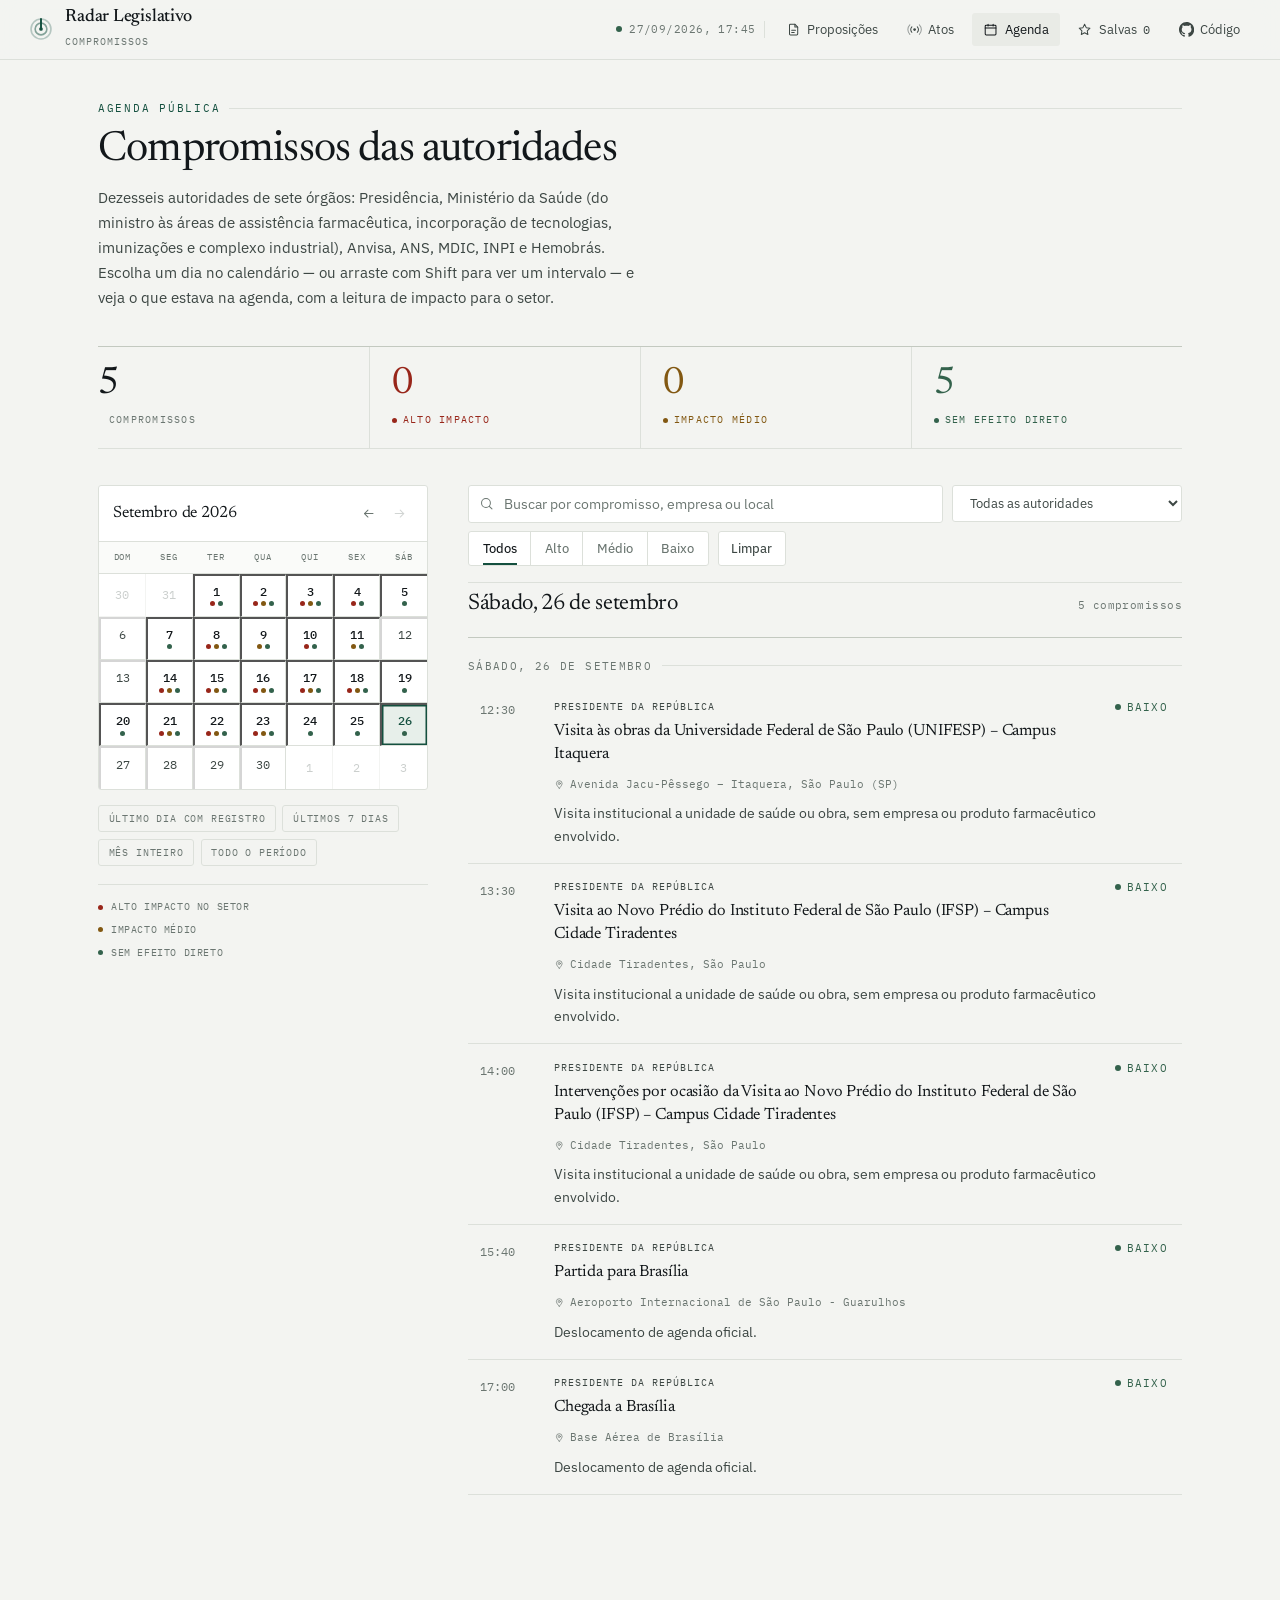
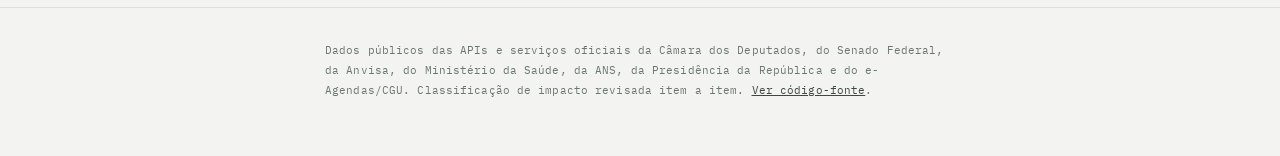
==== commit 526fd45f: "Atualiza relatório automático Co-Authored-By: Claude Opus 5 <noreply@anthropic.com>" ====
--- a/docs/agenda.html
+++ b/docs/agenda.html
@@ -8,7 +8,7 @@
 <link rel="preconnect" href="https://fonts.googleapis.com">
 <link rel="preconnect" href="https://fonts.gstatic.com" crossorigin>
 <link href="https://fonts.googleapis.com/css2?family=Newsreader:opsz,wght@6..72,300;6..72,400;6..72,500&family=IBM+Plex+Mono:wght@400;500&family=IBM+Plex+Sans:wght@400;450;500;600&display=swap" rel="stylesheet">
-<link rel="stylesheet" href="estilos.css?v=20260927173313">
+<link rel="stylesheet" href="estilos.css?v=20260927174511">
 </head>
 <body>
 
@@ -42,7 +42,7 @@
       </span>
     </a>
     <nav class="topbar-right">
-      <span class="live"><span class="pulse"></span>27/09/2026, 17:33</span><a href="index.html"><svg class="ico"><use href="#ico-doc"/></svg><span>Proposições</span></a><a href="noticias.html"><svg class="ico"><use href="#ico-radar"/></svg><span>Atos</span></a><a href="agenda.html" class="is-active"><svg class="ico"><use href="#ico-calendario"/></svg><span>Agenda</span></a><a href="salvos.html"><svg class="ico"><use href="#ico-estrela"/></svg><span>Salvas</span><span class="contador-salvos">0</span></a>
+      <span class="live"><span class="pulse"></span>27/09/2026, 17:45</span><a href="index.html"><svg class="ico"><use href="#ico-doc"/></svg><span>Proposições</span></a><a href="noticias.html"><svg class="ico"><use href="#ico-radar"/></svg><span>Atos</span></a><a href="agenda.html" class="is-active"><svg class="ico"><use href="#ico-calendario"/></svg><span>Agenda</span></a><a href="salvos.html"><svg class="ico"><use href="#ico-estrela"/></svg><span>Salvas</span><span class="contador-salvos">0</span></a>
       <a href="https://github.com/Pyijas/radar-legislativo" target="_blank" rel="noopener" title="Código-fonte no GitHub">
         <svg class="ico"><use href="#ico-github"/></svg><span>Código</span>
       </a>
@@ -53,9 +53,10 @@
     <div class="page-head rise">
       <div class="eyebrow">Agenda pública</div>
       <h2>Compromissos das autoridades</h2>
-      <p>Presidente da República, Ministro da Saúde, Ministro do Desenvolvimento, Indústria e Comércio
-      e diretor-presidente da Anvisa. Escolha um dia no calendário — ou arraste com Shift para ver um
-      intervalo — e veja o que estava na agenda, com a leitura de impacto para o setor.</p>
+      <p>Dezesseis autoridades de sete órgãos: Presidência, Ministério da Saúde (do ministro às áreas
+      de assistência farmacêutica, incorporação de tecnologias, imunizações e complexo industrial),
+      Anvisa, ANS, MDIC, INPI e Hemobrás. Escolha um dia no calendário — ou arraste com Shift para ver
+      um intervalo — e veja o que estava na agenda, com a leitura de impacto para o setor.</p>
     </div>
 
     <div class="kpis rise" id="kpis" style="--i:1"></div>
@@ -165,8 +166,8 @@
     </div>
   </footer>
 
-<script src="dados.js?v=20260927173313"></script>
-<script src="helpers.js?v=20260927173313"></script>
-<script src="agenda.js?v=20260927173313"></script>
+<script src="dados.js?v=20260927174511"></script>
+<script src="helpers.js?v=20260927174511"></script>
+<script src="agenda.js?v=20260927174511"></script>
 </body>
 </html>
--- a/docs/estilos.css
+++ b/docs/estilos.css
@@ -1188,6 +1188,14 @@
   color: var(--ink-2);
   margin-bottom: 0.15rem;
 }
+.compromisso .quem .cargo {
+  display: block;
+  margin-top: 3px;
+  font-size: 0.63rem;
+  letter-spacing: 0.02em;
+  text-transform: none;
+  color: var(--ink-3);
+}
 .compromisso .badge { grid-column: 3; grid-row: 1; align-self: start; }
 .compromisso .titulo {
   grid-column: 2;
@@ -1234,11 +1242,100 @@
   animation-delay: calc(var(--i, 0) * 60ms);
 }
 
-/* itens de lista entram em cascata curta, sem segurar a leitura */
-.stagger > * {
-  animation: reveal .5s var(--ease) both;
-  animation-delay: calc(var(--i, 0) * 26ms);
-}
+/* Entrada dos registros presa ao scroll: cada um aparece quando entra no
+   campo de visão, em vez de todos dispararem no load e a parte de baixo da
+   lista já chegar "usada". Onde não houver scroll-driven animation, o
+   fallback do bloco seguinte devolve a cascata por índice. */
+@supports (animation-timeline: view()) {
+  .stagger > * {
+    animation: reveal .5s var(--ease) both;
+    animation-timeline: view();
+    animation-range: entry 0% entry 42%;
+  }
+}
+@supports not (animation-timeline: view()) {
+  .stagger > * {
+    animation: reveal .5s var(--ease) both;
+    animation-delay: calc(var(--i, 0) * 26ms);
+  }
+}
+
+/* --------------------------------------------------- view transitions -- */
+
+/* Navegação entre as páginas do painel sem o flash branco de recarga. */
+@view-transition { navigation: auto; }
+
+/* Elementos que existem em todas as páginas ficam parados durante a
+   navegação, em vez de participar do crossfade — é o que dá a sensação de
+   "mesma aplicação" em vez de "outro documento". */
+.topbar { view-transition-name: topbar; }
+footer { view-transition-name: rodape; }
+
+::view-transition-group(root) { animation-duration: .34s; }
+::view-transition-old(root) {
+  animation: vt-sai .2s cubic-bezier(.4, 0, 1, 1) both;
+}
+::view-transition-new(root) {
+  animation: vt-entra .3s cubic-bezier(0, 0, .2, 1) 60ms both;
+}
+@keyframes vt-sai {
+  to { opacity: 0; transform: translateY(-6px); }
+}
+@keyframes vt-entra {
+  from { opacity: 0; transform: translateY(8px); }
+}
+
+/* A topbar não deve deslizar junto com o corpo. */
+::view-transition-old(topbar),
+::view-transition-new(topbar),
+::view-transition-old(rodape),
+::view-transition-new(rodape) { animation: none; opacity: 1; }
+
+/* Registros que sobrevivem a um filtro deslizam para a posição nova em vez
+   de piscar; quem entra e quem sai faz um fade curto no lugar. O nome único
+   de cada um é atribuído no JS (view-transition-name precisa ser único e
+   custa caro, então só os visíveis recebem); a classe abaixo agrupa todos
+   sob a mesma animação. Onde view-transition-class não existir, cai no
+   crossfade padrão do grupo — que já é melhor que o pisca-pisca. */
+.item, .compromisso, .mon-card { view-transition-class: registro; }
+::view-transition-group(*.registro) { animation-duration: .36s; animation-timing-function: var(--ease); }
+::view-transition-old(*.registro) { animation: vt-item-sai .18s ease-out both; }
+::view-transition-new(*.registro) { animation: vt-item-entra .26s var(--ease) both; }
+@keyframes vt-item-sai { to { opacity: 0; } }
+@keyframes vt-item-entra { from { opacity: 0; } }
+
+/* Troca de mês no calendário: sai para um lado, entra pelo outro. */
+.cal-grid { view-transition-name: cal-grid; }
+html[data-cal="proximo"]::view-transition-old(cal-grid) { animation: cal-sai-esq .26s var(--ease) both; }
+html[data-cal="proximo"]::view-transition-new(cal-grid) { animation: cal-entra-dir .3s var(--ease) both; }
+html[data-cal="anterior"]::view-transition-old(cal-grid) { animation: cal-sai-dir .26s var(--ease) both; }
+html[data-cal="anterior"]::view-transition-new(cal-grid) { animation: cal-entra-esq .3s var(--ease) both; }
+@keyframes cal-sai-esq { to { opacity: 0; transform: translateX(-14px); } }
+@keyframes cal-entra-dir { from { opacity: 0; transform: translateX(14px); } }
+@keyframes cal-sai-dir { to { opacity: 0; transform: translateX(14px); } }
+@keyframes cal-entra-esq { from { opacity: 0; transform: translateX(-14px); } }
+
+/* ------------------------------------------------- micro-interações -- */
+
+/* A estrela reage ao clique: some a diferença entre "cliquei" e "salvou". */
+@keyframes estrela-salva {
+  0%   { transform: scale(1); }
+  40%  { transform: scale(1.32) rotate(-8deg); }
+  100% { transform: scale(1); }
+}
+.star-btn.acabou-de-salvar .ico { animation: estrela-salva .42s var(--ease); }
+
+.clear-btn:active,
+.rodape-lista button:active,
+.cal-atalhos button:active { transform: translateY(1px); }
+
+.topbar-right a,
+.brand { -webkit-tap-highlight-color: transparent; }
+
+/* O indicador do grupo de botões corre entre as opções em vez de sumir de
+   um lado e nascer no outro. */
+.segmented button.active::after { view-transition-name: seg-indicador; }
+::view-transition-group(seg-indicador) { animation-duration: .3s; animation-timing-function: var(--ease); }
 
 @media (prefers-reduced-motion: reduce) {
   *, *::before, *::after {
@@ -1247,6 +1344,10 @@
     transition-duration: .01ms !important;
     scroll-behavior: auto !important;
   }
+  @view-transition { navigation: none; }
+  ::view-transition-group(*),
+  ::view-transition-old(*),
+  ::view-transition-new(*) { animation: none !important; }
 }
 
 /* ---------------------------------------------------------- responsivo -- */
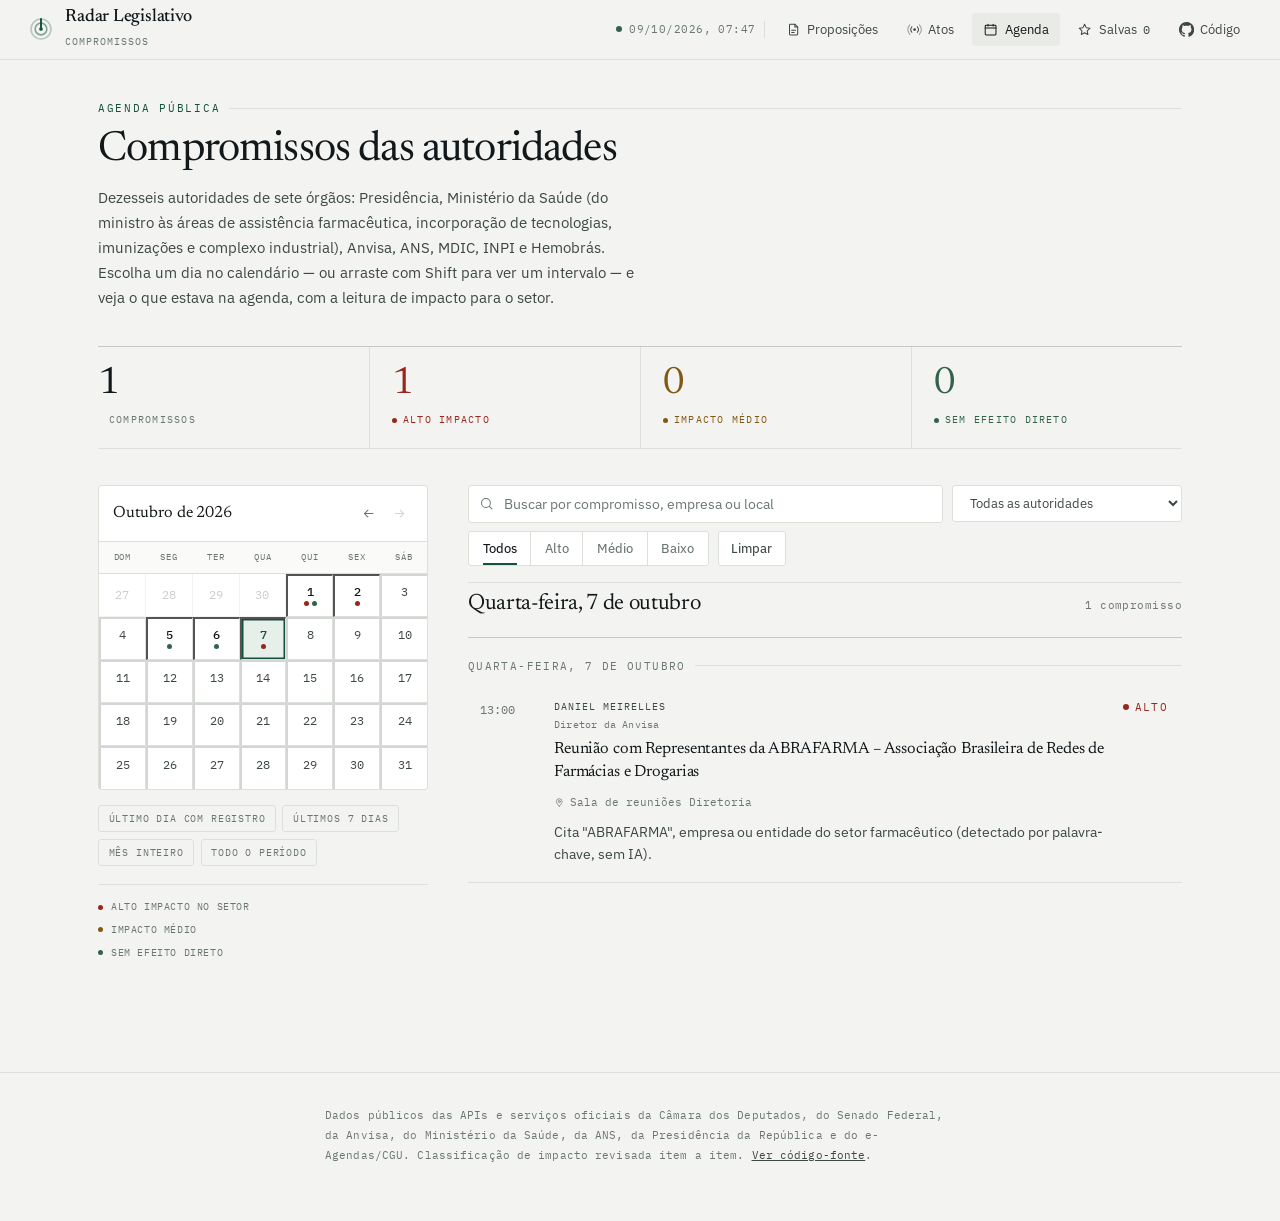
==== commit 2384549f: "Atualiza relatório automático Co-Authored-By: Claude Opus 5 <noreply@anthropic.com>" ====
--- a/docs/agenda.html
+++ b/docs/agenda.html
@@ -8,7 +8,7 @@
 <link rel="preconnect" href="https://fonts.googleapis.com">
 <link rel="preconnect" href="https://fonts.gstatic.com" crossorigin>
 <link href="https://fonts.googleapis.com/css2?family=Newsreader:opsz,wght@6..72,300;6..72,400;6..72,500&family=IBM+Plex+Mono:wght@400;500&family=IBM+Plex+Sans:wght@400;450;500;600&display=swap" rel="stylesheet">
-<link rel="stylesheet" href="estilos.css?v=20260927174511">
+<link rel="stylesheet" href="estilos.css?v=20261009074741">
 </head>
 <body>
 
@@ -42,7 +42,7 @@
       </span>
     </a>
     <nav class="topbar-right">
-      <span class="live"><span class="pulse"></span>27/09/2026, 17:45</span><a href="index.html"><svg class="ico"><use href="#ico-doc"/></svg><span>Proposições</span></a><a href="noticias.html"><svg class="ico"><use href="#ico-radar"/></svg><span>Atos</span></a><a href="agenda.html" class="is-active"><svg class="ico"><use href="#ico-calendario"/></svg><span>Agenda</span></a><a href="salvos.html"><svg class="ico"><use href="#ico-estrela"/></svg><span>Salvas</span><span class="contador-salvos">0</span></a>
+      <span class="live"><span class="pulse"></span>09/10/2026, 07:47</span><a href="index.html"><svg class="ico"><use href="#ico-doc"/></svg><span>Proposições</span></a><a href="noticias.html"><svg class="ico"><use href="#ico-radar"/></svg><span>Atos</span></a><a href="agenda.html" class="is-active"><svg class="ico"><use href="#ico-calendario"/></svg><span>Agenda</span></a><a href="salvos.html"><svg class="ico"><use href="#ico-estrela"/></svg><span>Salvas</span><span class="contador-salvos">0</span></a>
       <a href="https://github.com/Pyijas/radar-legislativo" target="_blank" rel="noopener" title="Código-fonte no GitHub">
         <svg class="ico"><use href="#ico-github"/></svg><span>Código</span>
       </a>
@@ -166,8 +166,8 @@
     </div>
   </footer>
 
-<script src="dados.js?v=20260927174511"></script>
-<script src="helpers.js?v=20260927174511"></script>
-<script src="agenda.js?v=20260927174511"></script>
+<script src="dados.js?v=20261009074741"></script>
+<script src="helpers.js?v=20261009074741"></script>
+<script src="agenda.js?v=20261009074741"></script>
 </body>
 </html>
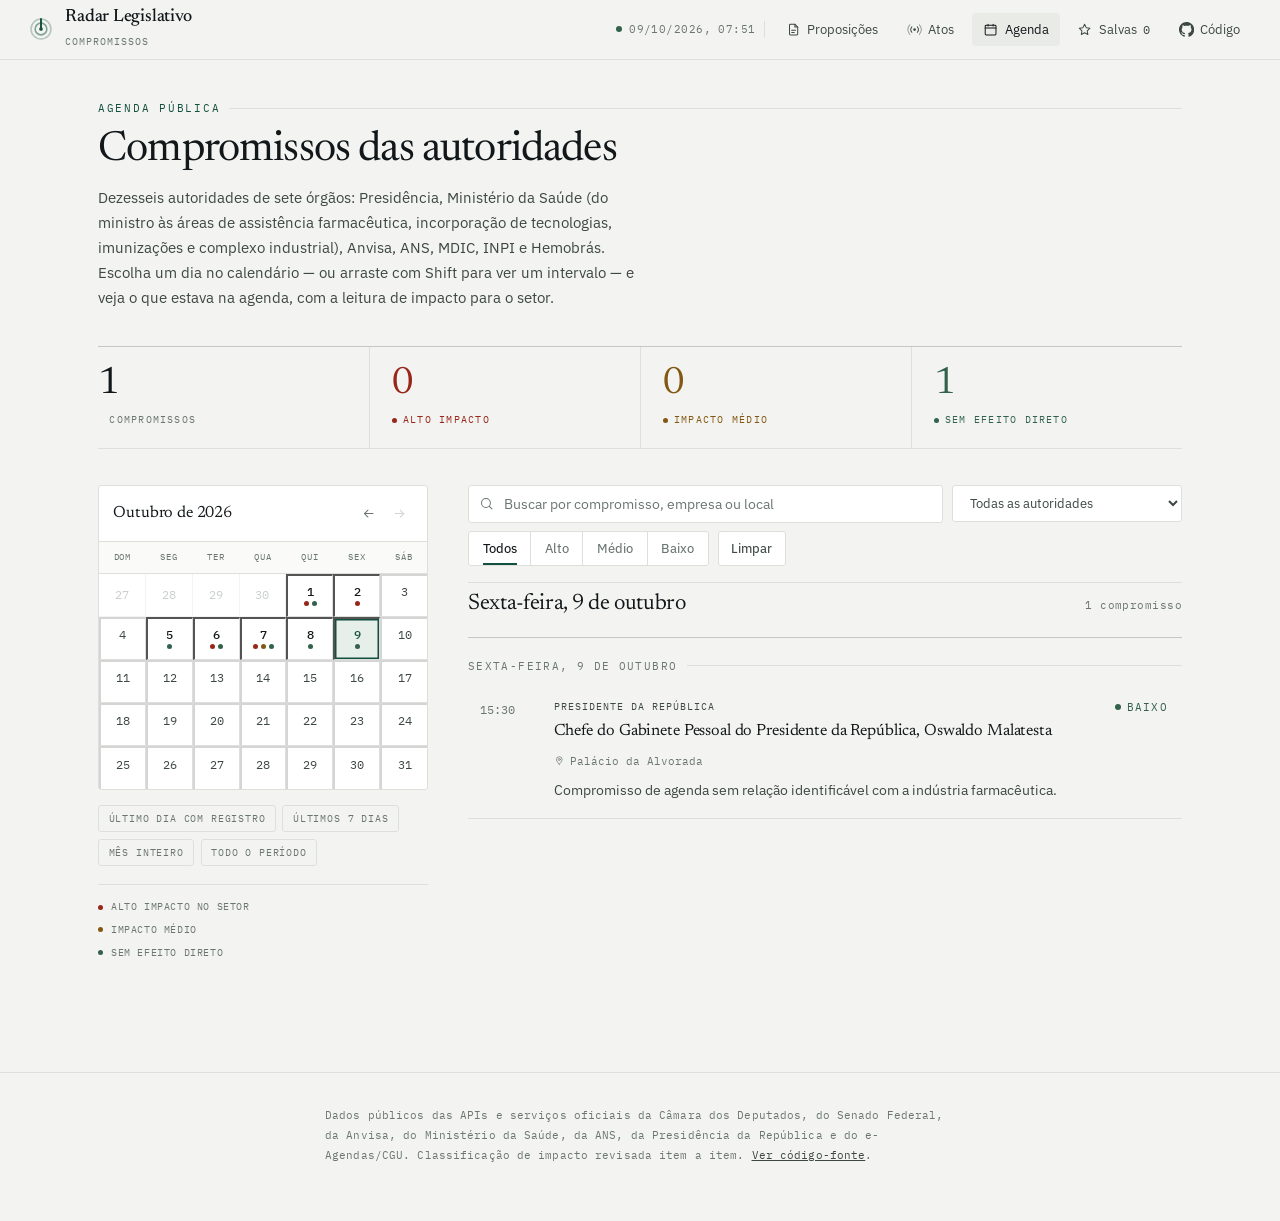
==== commit 1dcad87b: "Atualiza relatório automático Co-Authored-By: Claude Opus 5 <noreply@anthropic.com>" ====
--- a/docs/agenda.html
+++ b/docs/agenda.html
@@ -8,7 +8,7 @@
 <link rel="preconnect" href="https://fonts.googleapis.com">
 <link rel="preconnect" href="https://fonts.gstatic.com" crossorigin>
 <link href="https://fonts.googleapis.com/css2?family=Newsreader:opsz,wght@6..72,300;6..72,400;6..72,500&family=IBM+Plex+Mono:wght@400;500&family=IBM+Plex+Sans:wght@400;450;500;600&display=swap" rel="stylesheet">
-<link rel="stylesheet" href="estilos.css?v=20261009074741">
+<link rel="stylesheet" href="estilos.css?v=20261009075122">
 </head>
 <body>
 
@@ -42,7 +42,7 @@
       </span>
     </a>
     <nav class="topbar-right">
-      <span class="live"><span class="pulse"></span>09/10/2026, 07:47</span><a href="index.html"><svg class="ico"><use href="#ico-doc"/></svg><span>Proposições</span></a><a href="noticias.html"><svg class="ico"><use href="#ico-radar"/></svg><span>Atos</span></a><a href="agenda.html" class="is-active"><svg class="ico"><use href="#ico-calendario"/></svg><span>Agenda</span></a><a href="salvos.html"><svg class="ico"><use href="#ico-estrela"/></svg><span>Salvas</span><span class="contador-salvos">0</span></a>
+      <span class="live"><span class="pulse"></span>09/10/2026, 07:51</span><a href="index.html"><svg class="ico"><use href="#ico-doc"/></svg><span>Proposições</span></a><a href="noticias.html"><svg class="ico"><use href="#ico-radar"/></svg><span>Atos</span></a><a href="agenda.html" class="is-active"><svg class="ico"><use href="#ico-calendario"/></svg><span>Agenda</span></a><a href="salvos.html"><svg class="ico"><use href="#ico-estrela"/></svg><span>Salvas</span><span class="contador-salvos">0</span></a>
       <a href="https://github.com/Pyijas/radar-legislativo" target="_blank" rel="noopener" title="Código-fonte no GitHub">
         <svg class="ico"><use href="#ico-github"/></svg><span>Código</span>
       </a>
@@ -166,8 +166,8 @@
     </div>
   </footer>
 
-<script src="dados.js?v=20261009074741"></script>
-<script src="helpers.js?v=20261009074741"></script>
-<script src="agenda.js?v=20261009074741"></script>
+<script src="dados.js?v=20261009075122"></script>
+<script src="helpers.js?v=20261009075122"></script>
+<script src="agenda.js?v=20261009075122"></script>
 </body>
 </html>
